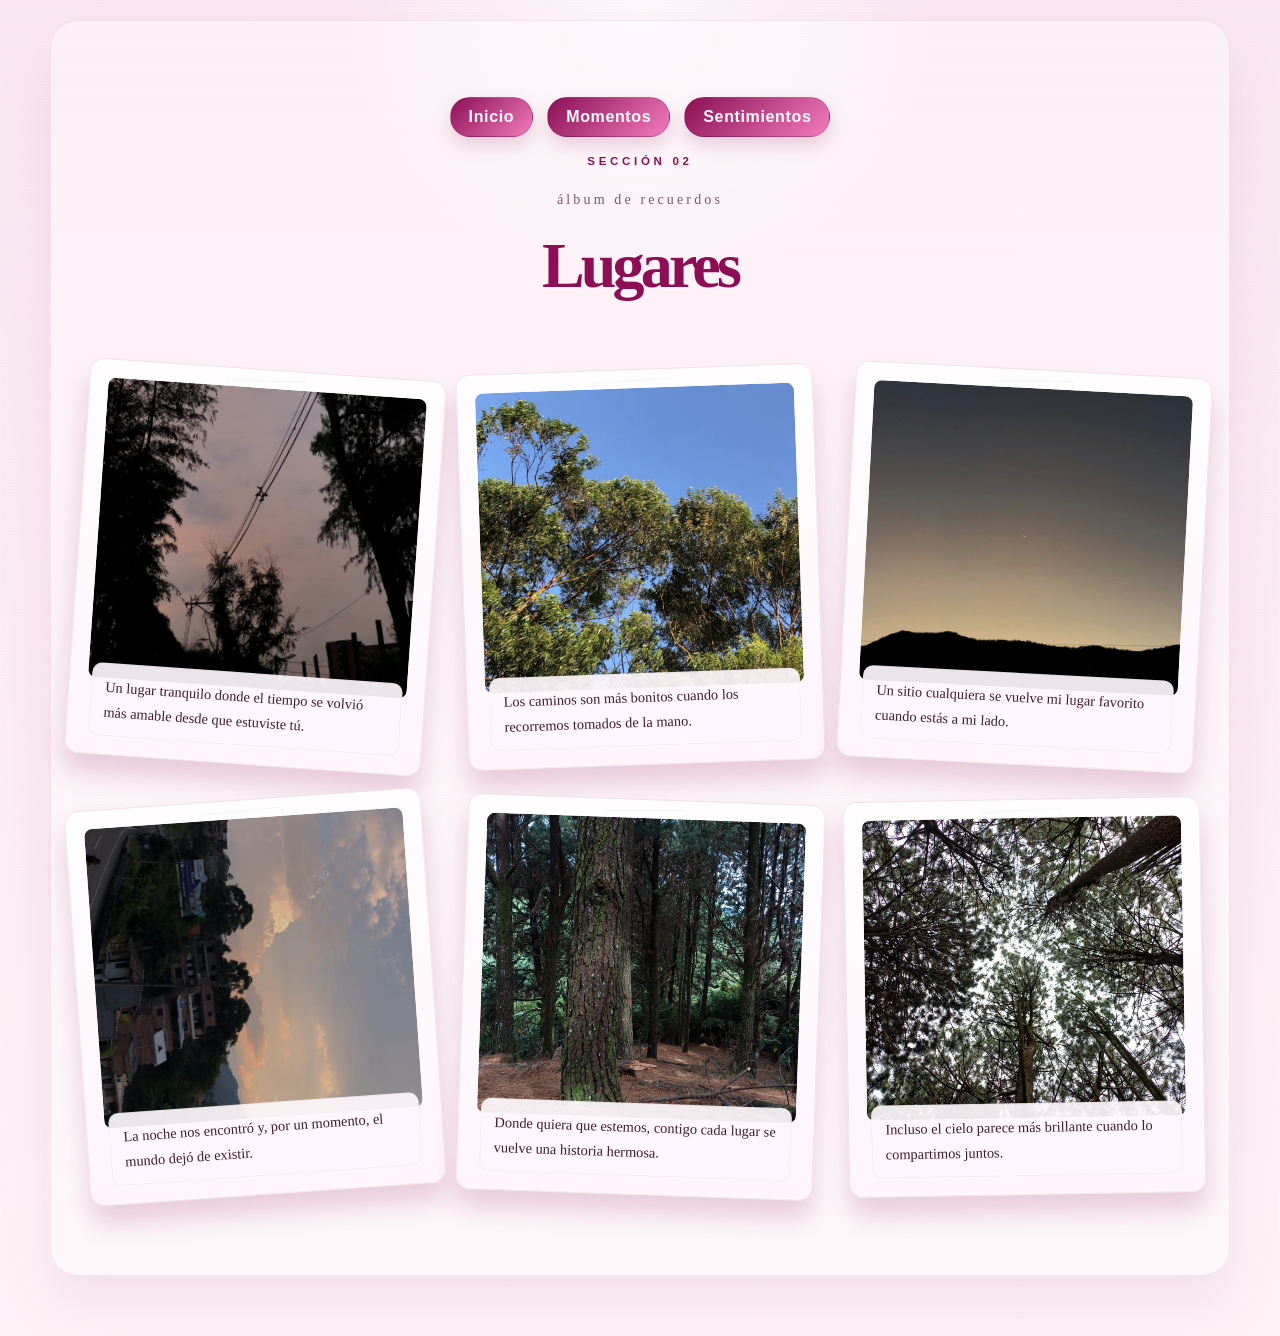
==== html/lugares.html @ 653a8f6a "Initial memories site" ====
<!DOCTYPE html>
<html lang="es">
  <head>
    <meta charset="UTF-8" />
    <meta name="viewport" content="width=device-width, initial-scale=1.0" />
    <title>Lugares</title>
    <link rel="stylesheet" href="../css/styles_desktop.css" />
    <link rel="stylesheet" media="(max-width: 767px)" href="../css/styles_smartphone.css" />
    <link rel="stylesheet" media="(min-width: 768px) and (max-width: 1023px)" href="../css/styless_tablet.css" />
  </head>
  <body>
    <div class="page-shell">
      <header class="page-header">
        <nav class="nav" aria-label="Navegación de recuerdos">
          <a href="index.html">Inicio</a>
          <a href="momentos.html">Momentos</a>
          <a href="sentimientos.html">Sentimientos</a>
        </nav>
        <p class="eyebrow">Sección 02</p>
        <p class="album-note">álbum de recuerdos</p>
        <h1>Lugares</h1>
      </header>

      <main class="single-section">
        <div class="photo-grid">
          <article class="polaroid card-4">
            <img src="../img/paisajes/IMG-20260923-WA0024.jpg" alt="Paisaje 1" />
            <div class="caption-box">
              <p>Un lugar tranquilo donde el tiempo se volvió más amable desde que estuviste tú.</p>
            </div>
          </article>
          <article class="polaroid card-5">
            <img src="../img/paisajes/IMG-20260923-WA0026.jpg" alt="Paisaje 2" />
            <div class="caption-box">
              <p>Los caminos son más bonitos cuando los recorremos tomados de la mano.</p>
            </div>
          </article>
          <article class="polaroid card-6">
            <img src="../img/paisajes/IMG-20260923-WA0027.jpg" alt="Paisaje 3" />
            <div class="caption-box">
              <p>Un sitio cualquiera se vuelve mi lugar favorito cuando estás a mi lado.</p>
            </div>
          </article>
          <article class="polaroid card-7">
            <img src="../img/paisajes/IMG-20260923-WA0029.jpg" alt="Paisaje 4" />
            <div class="caption-box">
              <p>La noche nos encontró y, por un momento, el mundo dejó de existir.</p>
            </div>
          </article>
          <article class="polaroid card-8">
            <img src="../img/paisajes/IMG-20260923-WA0036.jpg" alt="Paisaje 5" />
            <div class="caption-box">
              <p>Donde quiera que estemos, contigo cada lugar se vuelve una historia hermosa.</p>
            </div>
          </article>
          <article class="polaroid card-9">
            <img src="../img/paisajes/IMG-20260923-WA0039.jpg" alt="Paisaje 6" />
            <div class="caption-box">
              <p>Incluso el cielo parece más brillante cuando lo compartimos juntos.</p>
            </div>
          </article>
        </div>
      </main>
    </div>
  </body>
</html>
---- css/styles_desktop.css ----
:root {
  --bg-main: #fdf3f7;
  --bg-soft: #f9e7f2;
  --paper: #fffafc;
  --paper-strong: #fdeaf6;
  --rose-deep: #8C0F55;
  --rose-pink: #F27CBD;
  --rose-soft: #FFB5DE;
  --rose-cream: #FFC9E7;
  --ink: #3d1f2d;
  --muted: #7c5670;
  --shadow: rgba(140, 15, 85, 0.18);
  --gold: #d7b89b;
}

* {
  box-sizing: border-box;
}

html {
  scroll-behavior: smooth;
}

body {
  margin: 0;
  font-family: "Segoe UI", Tahoma, sans-serif;
  background:
    radial-gradient(circle at top, rgba(255, 255, 255, 0.7), transparent 20%),
    linear-gradient(180deg, var(--bg-soft) 0%, var(--bg-main) 100%);
  color: var(--ink);
}

body::before {
  content: "";
  position: fixed;
  inset: 0;
  pointer-events: none;
  opacity: 0.18;
  background-image:
    linear-gradient(rgba(255,255,255,0.15), rgba(255,255,255,0.15)),
    repeating-linear-gradient(
      0deg,
      transparent 0,
      transparent 2px,
      rgba(140, 15, 85, 0.03) 2px,
      rgba(140, 15, 85, 0.03) 3px
    );
}

img {
  display: block;
  width: 100%;
  height: auto;
}

.page-shell {
  position: relative;
  z-index: 1;
  max-width: 1180px;
  margin: 20px auto 60px;
  padding: 48px 26px 80px;
  background: rgba(255, 252, 253, 0.45);
  border: 1px solid rgba(140, 15, 85, 0.08);
  box-shadow: 0 30px 60px rgba(140, 15, 85, 0.08);
  border-radius: 28px;
}

.hero {
  text-align: center;
  padding: 18px 0 12px;
}

.eyebrow {
  margin: 0 0 12px;
  text-transform: uppercase;
  letter-spacing: 0.32em;
  font-size: 0.72rem;
  color: var(--rose-deep);
  font-weight: 700;
}

.album-note {
  margin: -6px 0 10px;
  font-size: 0.88rem;
  letter-spacing: 0.22em;
  text-transform: lowercase;
  color: var(--muted);
  font-family: Georgia, "Times New Roman", serif;
}

.hero h1,
.page-header h1 {
  margin: 0;
  font-size: clamp(2.8rem, 5vw, 5.1rem);
  line-height: 0.95;
  letter-spacing: -0.06em;
  color: var(--rose-deep);
  font-family: Georgia, "Times New Roman", serif;
  font-weight: 700;
}

.intro {
  max-width: 720px;
  margin: 18px auto 0;
  font-size: 1.08rem;
  line-height: 1.8;
  color: var(--muted);
  font-family: Georgia, "Times New Roman", serif;
}

.nav {
  display: flex;
  justify-content: center;
  flex-wrap: wrap;
  gap: 14px;
  margin-top: 28px;
}

.nav a {
  text-decoration: none;
  color: var(--paper);
  background: linear-gradient(135deg, var(--rose-deep), var(--rose-pink));
  border: 1px solid rgba(61, 31, 45, 0.18);
  border-radius: 999px;
  padding: 10px 18px;
  font-weight: 700;
  letter-spacing: 0.04em;
  transition: transform 0.2s ease, box-shadow 0.2s ease;
  box-shadow: 0 8px 18px rgba(140, 15, 85, 0.18);
}

.nav a:hover {
  transform: translateY(-2px);
  box-shadow: 0 12px 22px rgba(140, 15, 85, 0.2);
}

.portal-grid {
  display: grid;
  grid-template-columns: repeat(3, minmax(240px, 1fr));
  gap: 30px;
  margin-top: 52px;
}

.portal-card {
  display: block;
  text-decoration: none;
  color: var(--ink);
  background: linear-gradient(180deg, rgba(255,255,255,0.72), rgba(255,239,246,0.82));
  border: 1px solid rgba(140, 15, 85, 0.08);
  border-radius: 22px;
  overflow: hidden;
  box-shadow: 0 18px 25px var(--shadow);
  transition: transform 0.25s ease, box-shadow 0.25s ease;
  position: relative;
}

.portal-card::before {
  content: "";
  position: absolute;
  inset: 10px 12px auto auto;
  width: 46px;
  height: 18px;
  background: rgba(255, 255, 255, 0.5);
  border-radius: 4px;
  transform: rotate(8deg);
  box-shadow: inset 0 0 0 1px rgba(140, 15, 85, 0.08);
}

.portal-card:hover {
  transform: translateY(-8px) rotate(-0.5deg);
  box-shadow: 0 28px 42px rgba(140, 15, 85, 0.22);
}

.portal-card img {
  height: 300px;
  object-fit: cover;
  filter: saturate(0.9) contrast(1.02);
  border-bottom: 8px solid rgba(255,255,255,0.6);
}

.portal-content {
  padding: 22px 18px 22px;
  background: linear-gradient(180deg, rgba(255,255,255,0.4), rgba(255,233,244,0.8));
}

.portal-number {
  display: inline-flex;
  width: 42px;
  height: 42px;
  border-radius: 50%;
  background: linear-gradient(135deg, var(--rose-deep), var(--rose-pink));
  color: #fff;
  align-items: center;
  justify-content: center;
  font-weight: 700;
  margin-bottom: 12px;
  box-shadow: 0 10px 18px rgba(140, 15, 85, 0.18);
}

.portal-content h2 {
  margin: 0 0 10px;
  font-size: 2rem;
  letter-spacing: -0.05em;
  font-family: Georgia, "Times New Roman", serif;
  color: var(--rose-deep);
}

.portal-content p {
  margin: 0;
  color: var(--muted);
  line-height: 1.6;
  font-family: Georgia, "Times New Roman", serif;
}

.memory-section,
.single-section {
  margin-top: 72px;
}

.section-heading,
.page-header {
  display: flex;
  align-items: center;
  gap: 18px;
  margin-bottom: 26px;
}

.page-header {
  flex-direction: column;
  align-items: center;
  text-align: center;
  margin-bottom: 36px;
}

.section-tag {
  display: inline-flex;
  align-items: center;
  justify-content: center;
  width: 54px;
  height: 54px;
  border-radius: 50%;
  background: linear-gradient(135deg, var(--rose-deep), var(--rose-pink));
  color: #fff;
  font-weight: 700;
  box-shadow: 0 12px 18px rgba(140, 15, 85, 0.2);
}

.section-heading h2 {
  margin: 0;
  font-size: clamp(1.8rem, 3vw, 2.8rem);
  letter-spacing: -0.05em;
  color: var(--rose-deep);
  font-family: Georgia, "Times New Roman", serif;
}

.photo-grid {
  display: grid;
  grid-template-columns: repeat(3, minmax(220px, 1fr));
  gap: 34px 28px;
}

.polaroid {
  position: relative;
  background: linear-gradient(180deg, #fffdfd, #fff5fb);
  padding: 18px 18px 76px;
  box-shadow: 0 18px 25px var(--shadow);
  border: 1px solid rgba(61, 31, 45, 0.08);
  transition: transform 0.25s ease, box-shadow 0.25s ease;
  border-radius: 14px;
}

.polaroid::before {
  content: "";
  position: absolute;
  top: 10px;
  left: 50%;
  transform: translateX(-50%) rotate(-2deg);
  width: 82px;
  height: 22px;
  background: rgba(255, 255, 255, 0.52);
  border-radius: 4px;
  box-shadow: inset 0 0 0 1px rgba(140, 15, 85, 0.06);
}

.polaroid:hover {
  transform: translateY(-6px) rotate(0deg) scale(1.02);
  box-shadow: 0 22px 32px rgba(140, 15, 85, 0.18);
}

.polaroid img {
  height: 300px;
  object-fit: cover;
  filter: saturate(0.9) contrast(1.04);
  border-radius: 8px;
}

.caption-box {
  position: absolute;
  left: 22px;
  right: 22px;
  bottom: 18px;
  background: rgba(255, 248, 252, 0.92);
  border-radius: 10px;
  padding: 12px 14px;
  box-shadow: inset 0 0 0 1px rgba(61, 31, 45, 0.04);
}

.caption-box p {
  margin: 0;
  font-size: 0.9rem;
  line-height: 1.7;
  color: var(--ink);
  font-family: Georgia, "Times New Roman", serif;
}

.card-1 { transform: rotate(-5deg); }
.card-2 { transform: rotate(2deg); }
.card-3 { transform: rotate(-3deg); }
.card-4 { transform: rotate(4deg); }
.card-5 { transform: rotate(-2deg); }
.card-6 { transform: rotate(3deg); }
.card-7 { transform: rotate(-4deg); }
.card-8 { transform: rotate(2deg); }
.card-9 { transform: rotate(-1deg); }

@media (max-width: 900px) {
  .portal-grid,
  .photo-grid {
    grid-template-columns: repeat(2, minmax(220px, 1fr));
  }
}
---- css/styles_smartphone.css ----
:root {
  --bg-main: #fdf3f7;
  --bg-soft: #f9e7f2;
  --paper: #fffafc;
  --rose-deep: #8C0F55;
  --rose-pink: #F27CBD;
  --rose-soft: #FFB5DE;
  --rose-cream: #FFC9E7;
  --ink: #3d1f2d;
  --muted: #7c5670;
}

body {
  background: linear-gradient(180deg, var(--bg-soft) 0%, var(--bg-main) 100%);
}

.page-shell {
  padding: 28px 14px 56px;
}

.hero {
  padding-top: 6px;
}

.hero h1,
.page-header h1 {
  font-size: clamp(2.2rem, 12vw, 3.1rem);
  letter-spacing: -0.04em;
}

.intro {
  font-size: 0.98rem;
  line-height: 1.7;
}

.portal-grid,
.photo-grid {
  grid-template-columns: 1fr;
  gap: 20px;
}

.portal-card,
.polaroid {
  border-radius: 18px;
}

.portal-card img,
.polaroid img {
  height: 260px;
}

.nav {
  gap: 10px;
}

.nav a {
  padding: 9px 12px;
  font-size: 0.75rem;
}

.portal-content {
  padding: 18px 14px 18px;
}

.portal-content h2 {
  font-size: 1.5rem;
}

.caption-box {
  left: 14px;
  right: 14px;
  bottom: 12px;
  padding: 10px 12px;
}

.caption-box p {
  font-size: 0.85rem;
}

.card-1, .card-2, .card-3, .card-4, .card-5, .card-6, .card-7, .card-8, .card-9 {
  transform: none;
}
---- css/styless_tablet.css ----
:root {
  --bg-main: #fdf3f7;
  --bg-soft: #f9e7f2;
  --paper: #fffafc;
  --rose-deep: #8C0F55;
  --rose-pink: #F27CBD;
  --rose-soft: #FFB5DE;
  --rose-cream: #FFC9E7;
  --ink: #3d1f2d;
  --muted: #7c5670;
}

.page-shell {
  max-width: 900px;
  padding: 42px 18px 70px;
}

.portal-grid,
.photo-grid {
  grid-template-columns: repeat(2, minmax(220px, 1fr));
  gap: 24px 20px;
}

.hero h1,
.page-header h1 {
  font-size: clamp(2.4rem, 6vw, 4rem);
}

.portal-card img,
.polaroid img {
  height: 280px;
}

.nav a {
  padding: 10px 14px;
}

.caption-box {
  left: 16px;
  right: 16px;
  bottom: 14px;
}
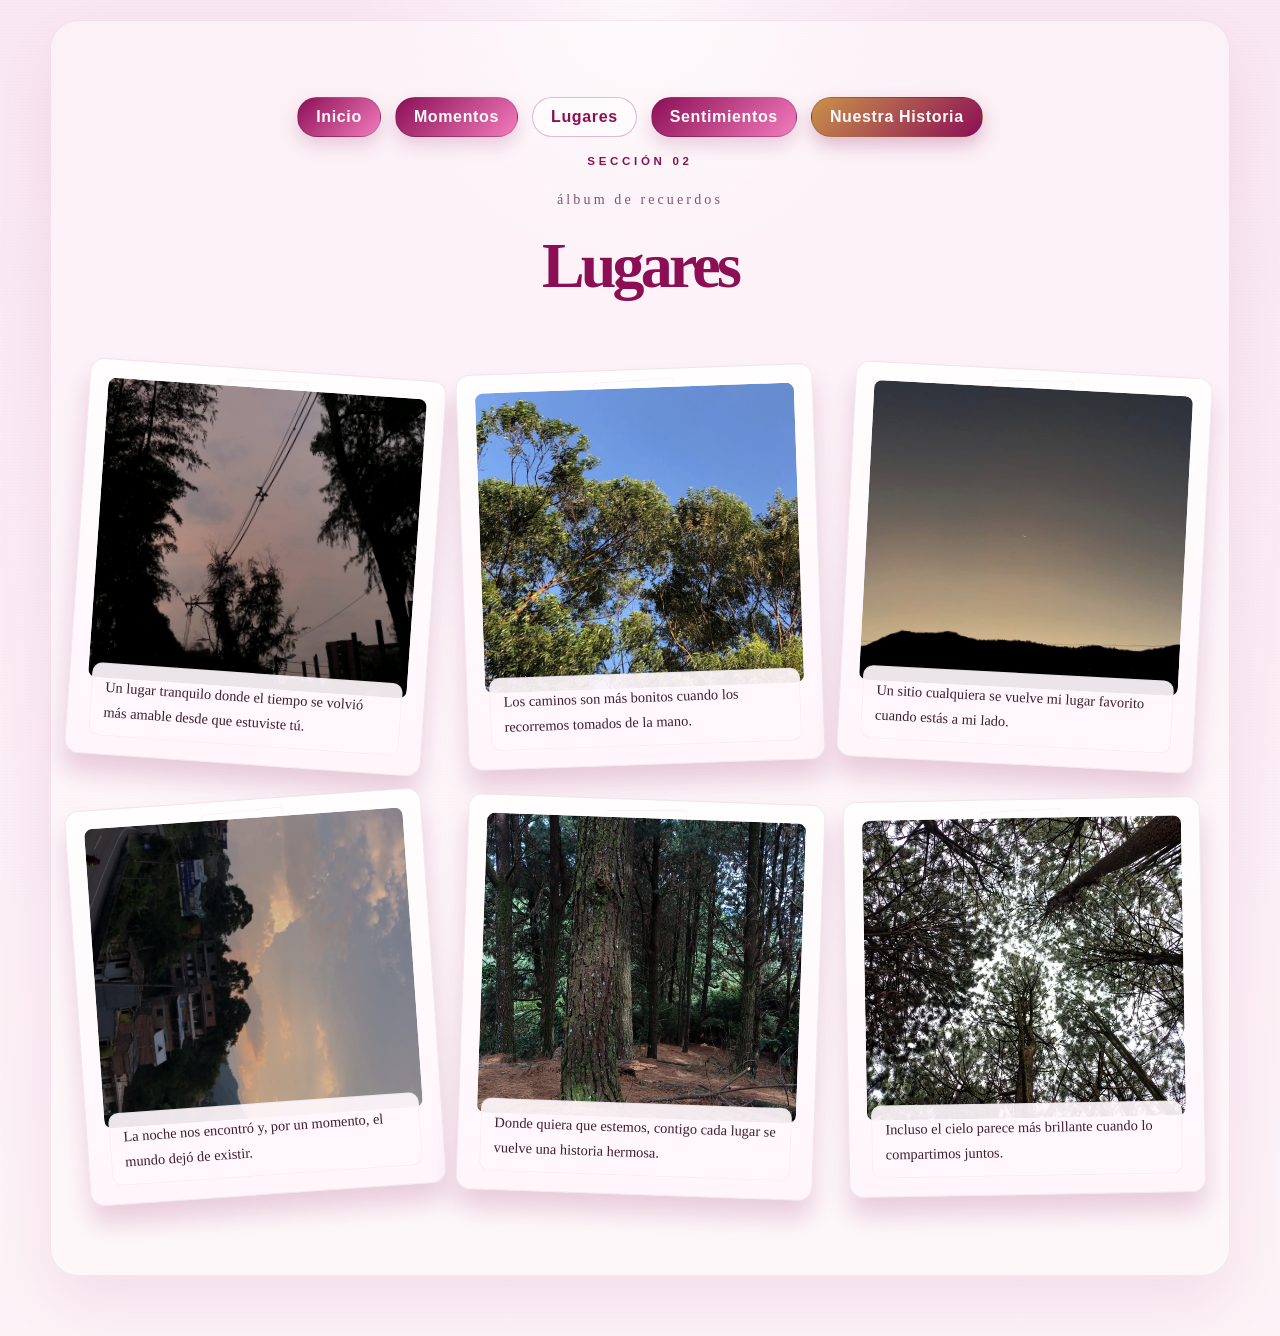
==== commit 951034c8: "actualización 1.0.1" ====
--- a/html/lugares.html
+++ b/html/lugares.html
@@ -14,7 +14,9 @@
         <nav class="nav" aria-label="Navegación de recuerdos">
           <a href="index.html">Inicio</a>
           <a href="momentos.html">Momentos</a>
+          <a href="lugares.html" aria-current="page">Lugares</a>
           <a href="sentimientos.html">Sentimientos</a>
+          <a class="nav-tree" href="nuestra_recuerdos.html">Nuestra Historia</a>
         </nav>
         <p class="eyebrow">Sección 02</p>
         <p class="album-note">álbum de recuerdos</p>
--- a/css/styles_desktop.css
+++ b/css/styles_desktop.css
@@ -134,6 +134,34 @@
   box-shadow: 0 12px 22px rgba(140, 15, 85, 0.2);
 }
 
+/* El enlace al árbol del tiempo se distingue del resto del menú */
+.nav a.nav-tree {
+  background: linear-gradient(135deg, #c9924a, var(--rose-deep));
+  box-shadow: 0 8px 18px rgba(140, 15, 85, 0.26);
+}
+
+.nav a.nav-tree:hover {
+  box-shadow: 0 12px 24px rgba(140, 15, 85, 0.3);
+}
+
+/* Página en la que estamos: contorno suave en lugar del relleno */
+.nav a[aria-current="page"] {
+  background: var(--paper);
+  color: var(--rose-deep);
+  border-color: rgba(140, 15, 85, 0.28);
+  box-shadow: inset 0 0 0 1px rgba(255, 255, 255, 0.6);
+}
+
+.nav a[aria-current="page"]:hover {
+  transform: none;
+  box-shadow: inset 0 0 0 1px rgba(255, 255, 255, 0.6);
+}
+
+/* En la portada el menú encabeza la página */
+.hero .nav {
+  margin: 0 0 26px;
+}
+
 .portal-grid {
   display: grid;
   grid-template-columns: repeat(3, minmax(240px, 1fr));
@@ -328,4 +356,6 @@
   .photo-grid {
     grid-template-columns: repeat(2, minmax(220px, 1fr));
   }
-}
+
+  
+}
--- a/css/styles_smartphone.css
+++ b/css/styles_smartphone.css
@@ -50,12 +50,12 @@
 }
 
 .nav {
-  gap: 10px;
+  gap: 8px;
 }
 
 .nav a {
-  padding: 9px 12px;
-  font-size: 0.75rem;
+  padding: 8px 12px;
+  font-size: 0.72rem;
 }
 
 .portal-content {
